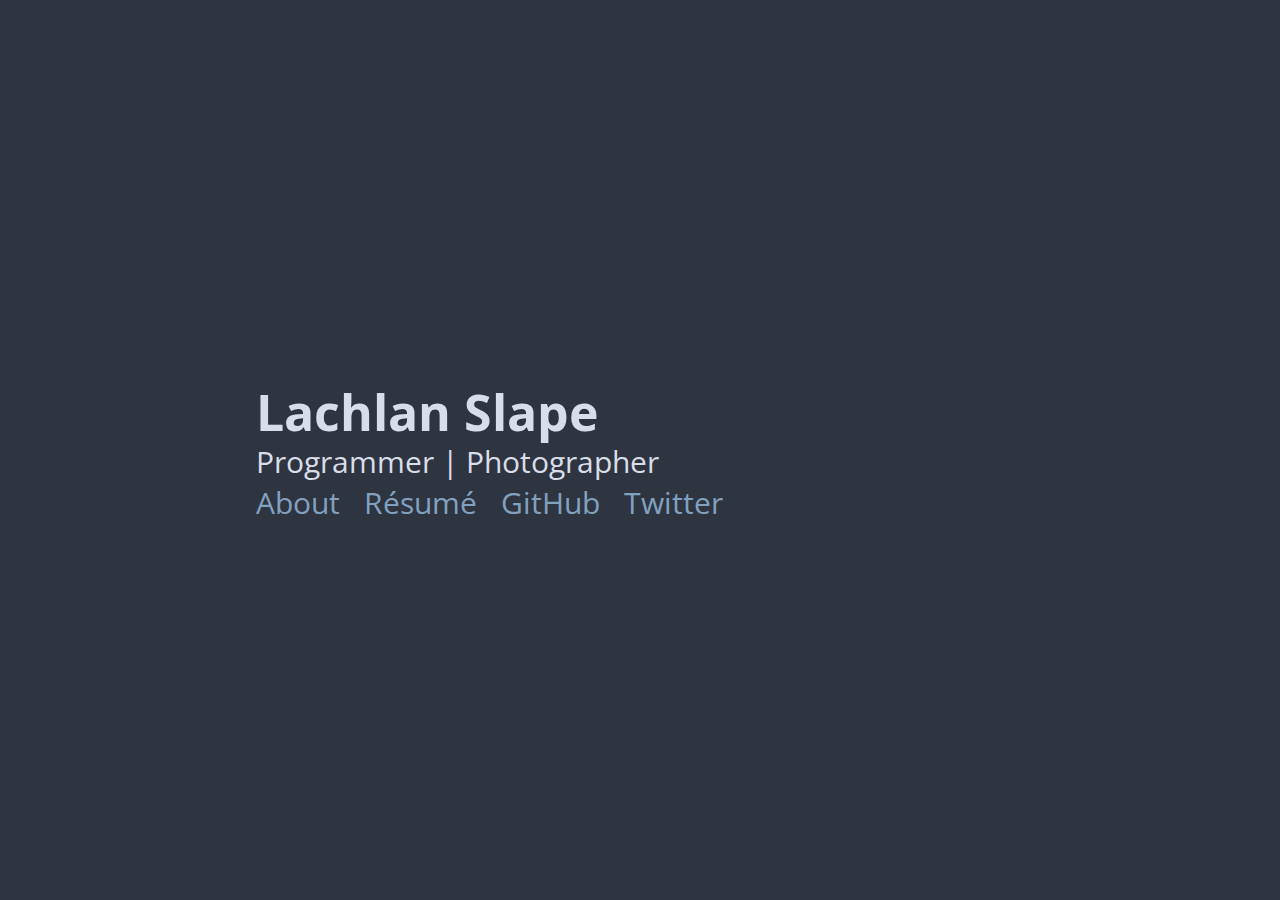
==== index.html @ e419c00f "Home page" ====
<html>
    <head>
        <title>slapelachie</title>
        <meta charset="utf-8">
        <meta name="viewport" content="width=device-width, inital-scale=1">

        <link rel="stylesheet" type="text/css" href="style.css">
    </head>
    <body>
        <div id="header">
            <div id="header_cont">
                <span id="name">Lachlan Slape</span>
                <span id="desc">Programmer | Photographer</span>
                <ul id="navigation">
                    <li><a href="about/about.html">About</a></li>
                    <li><a href="assets/resume.pdf">Résumé</a></li>
                    <li><a href="https://github.com/slapelachie">GitHub</a></li>
                    <li><a href="https://twitter.com/slapelachie">Twitter</a></li>
                </ul>
            </div>
       </div>
    </body>
</html>
---- style.css ----
@import url('nord.css');
@import url('https://fonts.googleapis.com/css2?family=Open+Sans&display=swap');

* {
    margin: 0;
    padding: 0;
}

body, html{
    background-color: var(--nord0);
    color: var(--nord4);
    font-family: 'Open Sans', sans-serif;
	height: 100%;
}

#header {
    height: 100%;
}

#header_cont {
    position: relative;
    top: 50%;
    left: 20%;
    transform: translate(0, -50%);
    display: inline-block;
}

#header_cont * {
    display: block;
}

#header_cont #name {
    font-weight: bold;
    font-size: 50px;
    margin-bottom: -5px;
}

#header_cont #desc,
#header_cont #navigation a {
    font-size: 30px;
}

#header_cont li {
    display: inline-block;
    margin-right: 20px;
}

#header_cont a {
    color: var(--nord9);
    text-decoration: none;
}
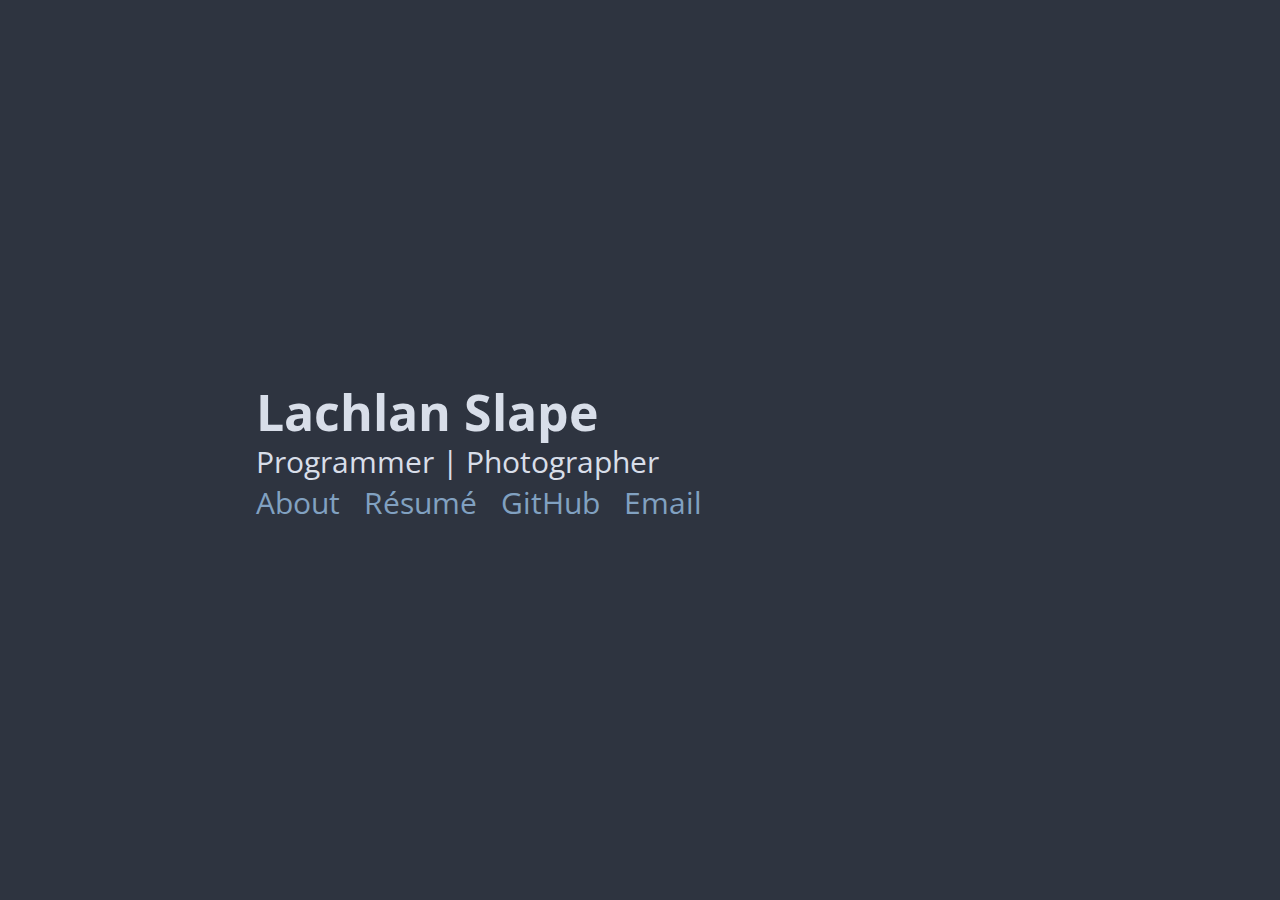
==== commit 1e1a4ffb: "About me page" ====
--- a/index.html
+++ b/index.html
@@ -1,6 +1,6 @@
 <html>
     <head>
-        <title>slapelachie</title>
+        <title>Lachlan Slape</title>
         <meta charset="utf-8">
         <meta name="viewport" content="width=device-width, inital-scale=1">
 
@@ -12,10 +12,10 @@
                 <span id="name">Lachlan Slape</span>
                 <span id="desc">Programmer | Photographer</span>
                 <ul id="navigation">
-                    <li><a href="about/about.html">About</a></li>
+                    <li><a href="about.html">About</a></li>
                     <li><a href="assets/resume.pdf">Résumé</a></li>
                     <li><a href="https://github.com/slapelachie">GitHub</a></li>
-                    <li><a href="https://twitter.com/slapelachie">Twitter</a></li>
+                    <li><a href="mailto:slapelachie@gmail.com">Email</a></li>
                 </ul>
             </div>
        </div>
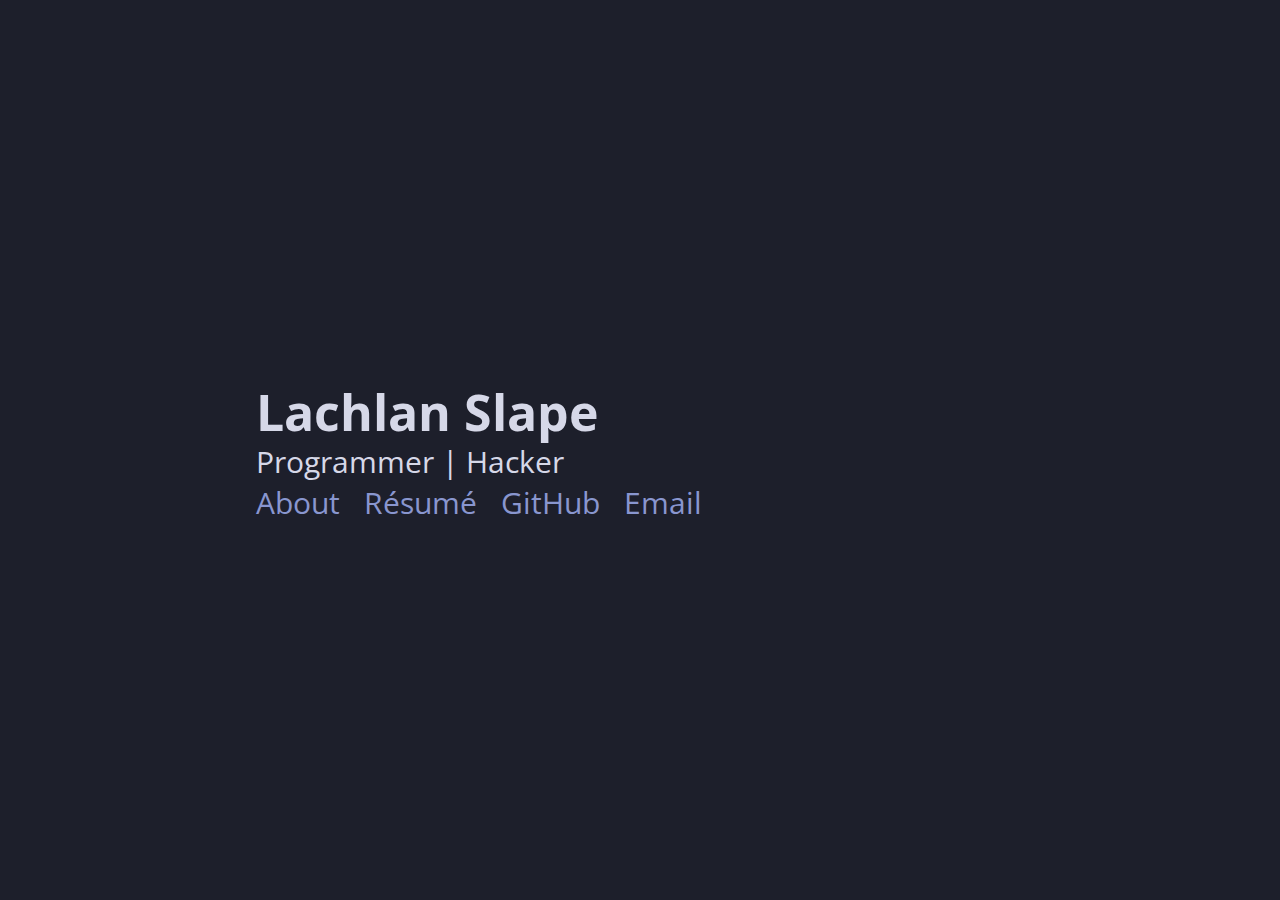
==== commit 81200735: "update colors and about" ====
--- a/index.html
+++ b/index.html
@@ -10,7 +10,7 @@
         <div id="header">
             <div id="header_cont">
                 <span id="name">Lachlan Slape</span>
-                <span id="desc">Programmer | Photographer</span>
+                <span id="desc">Programmer | Hacker</span>
                 <ul id="navigation">
                     <li><a href="about.html">About</a></li>
                     <li><a href="assets/resume.pdf">Résumé</a></li>
--- a/style.css
+++ b/style.css
@@ -1,17 +1,5 @@
-@import url('nord.css');
+@import url('master.css');
 @import url('https://fonts.googleapis.com/css2?family=Open+Sans&display=swap');
-
-* {
-    margin: 0;
-    padding: 0;
-}
-
-body, html{
-    background-color: var(--nord0);
-    color: var(--nord4);
-    font-family: 'Open Sans', sans-serif;
-	height: 100%;
-}
 
 #header {
     height: 100%;
@@ -43,9 +31,4 @@
 #header_cont li {
     display: inline-block;
     margin-right: 20px;
-}
-
-#header_cont a {
-    color: var(--nord9);
-    text-decoration: none;
 }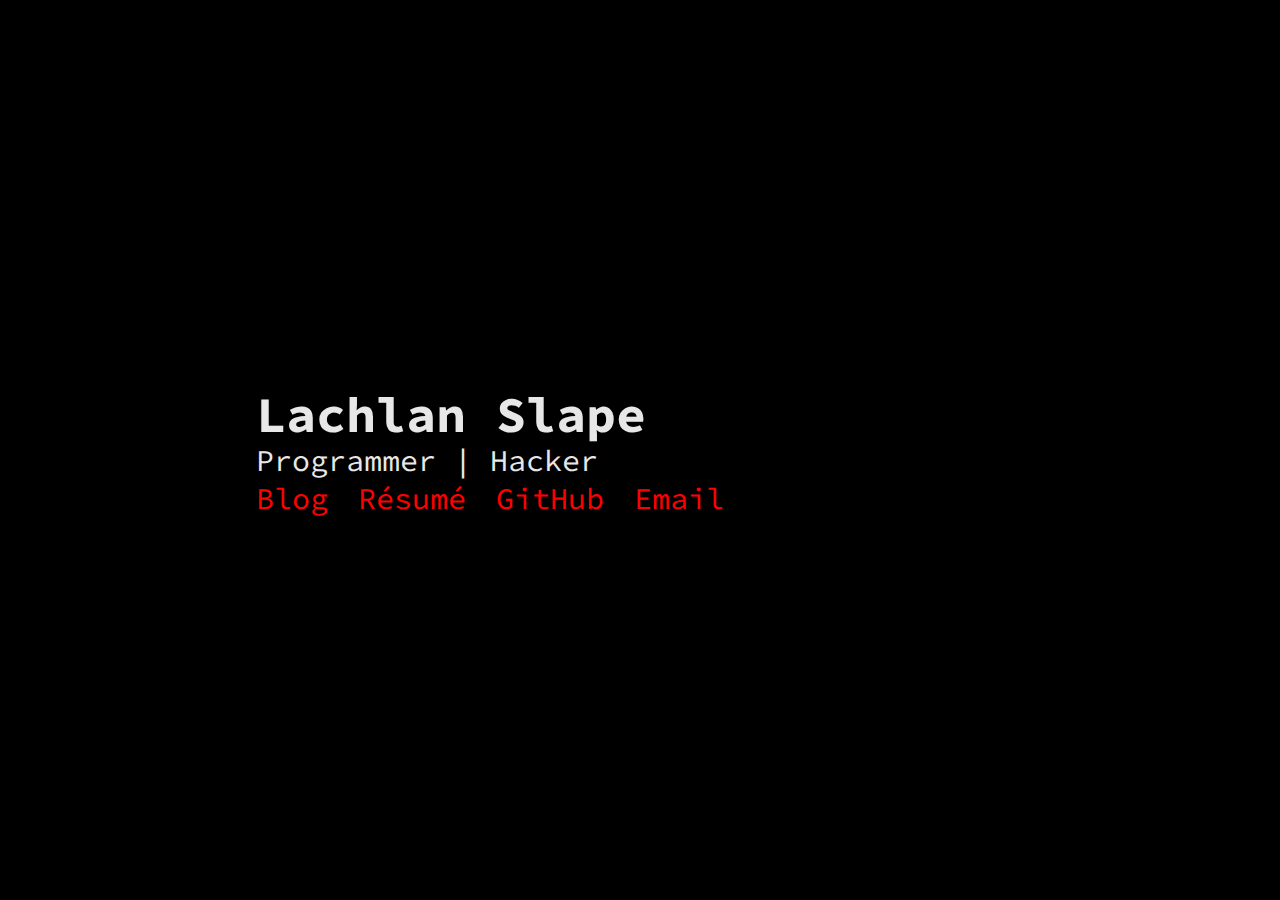
==== commit c52c00d5: "sync with online" ====
--- a/index.html
+++ b/index.html
@@ -12,10 +12,10 @@
                 <span id="name">Lachlan Slape</span>
                 <span id="desc">Programmer | Hacker</span>
                 <ul id="navigation">
-                    <li><a href="about.html">About</a></li>
+                    <li><a href="https://blog.slapelachie.xyz">Blog</a></li>
                     <li><a href="assets/resume.pdf">Résumé</a></li>
                     <li><a href="https://github.com/slapelachie">GitHub</a></li>
-                    <li><a href="mailto:slapelachie@gmail.com">Email</a></li>
+                    <li><a href="mailto:lslape@slapelachie.xyz">Email</a></li>
                 </ul>
             </div>
        </div>
--- a/style.css
+++ b/style.css
@@ -1,5 +1,10 @@
 @import url('master.css');
 @import url('https://fonts.googleapis.com/css2?family=Open+Sans&display=swap');
+
+@keyframes fadein {
+    from { opacity: 0; }
+    to   { opacity: 1; }
+}
 
 #header {
     height: 100%;
@@ -11,6 +16,8 @@
     left: 20%;
     transform: translate(0, -50%);
     display: inline-block;
+
+    animation: fadein .5s;
 }
 
 #header_cont * {
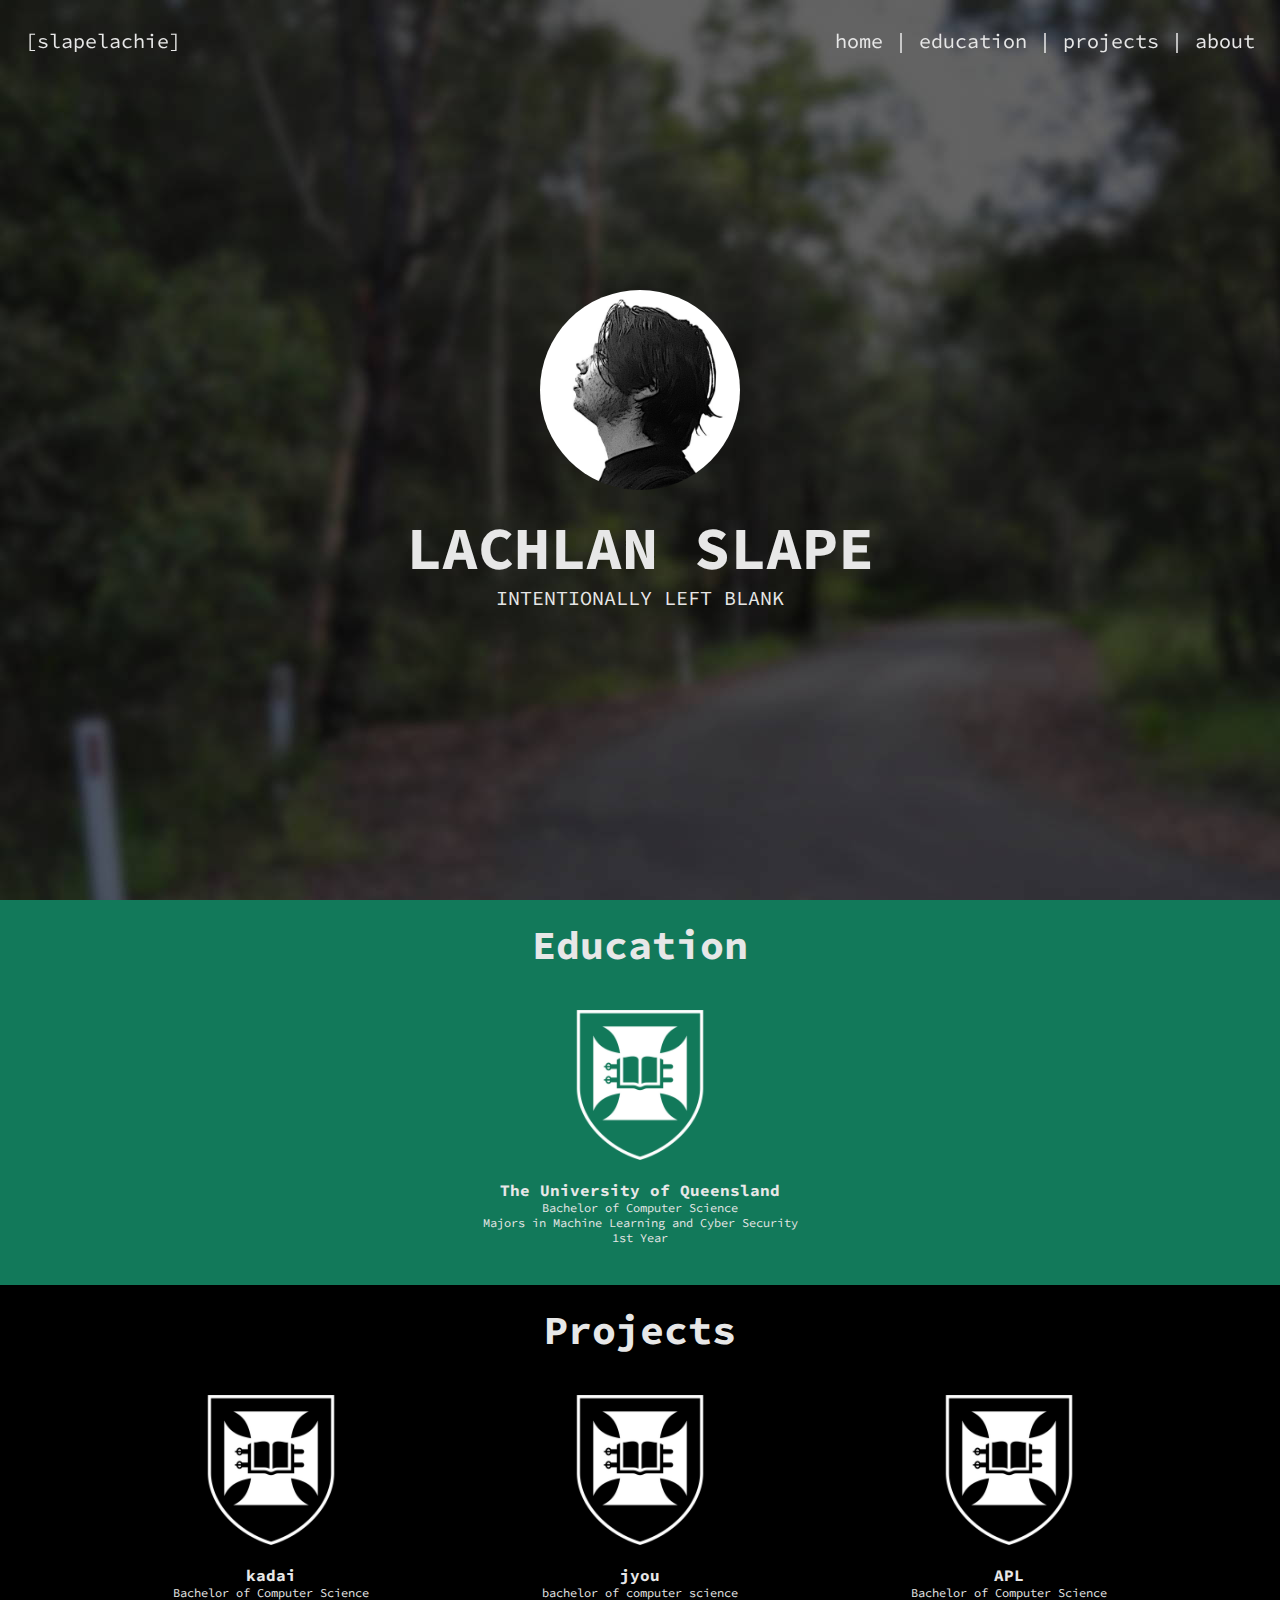
==== commit 9cf81582: "redesign" ====
--- a/index.html
+++ b/index.html
@@ -1,23 +1,68 @@
 <html>
-    <head>
-        <title>Lachlan Slape</title>
-        <meta charset="utf-8">
-        <meta name="viewport" content="width=device-width, inital-scale=1">
 
-        <link rel="stylesheet" type="text/css" href="style.css">
-    </head>
-    <body>
-        <div id="header">
-            <div id="header_cont">
-                <span id="name">Lachlan Slape</span>
-                <span id="desc">Programmer | Hacker</span>
-                <ul id="navigation">
-                    <li><a href="https://blog.slapelachie.xyz">Blog</a></li>
-                    <li><a href="assets/resume.pdf">Résumé</a></li>
-                    <li><a href="https://github.com/slapelachie">GitHub</a></li>
-                    <li><a href="mailto:lslape@slapelachie.xyz">Email</a></li>
-                </ul>
+<head>
+    <title>Lachlan Slape</title>
+    <meta charset="utf-8">
+    <meta name="viewport" content="width=device-width, inital-scale=1">
+
+    <link rel="stylesheet" type="text/css" href="style.css">
+</head>
+
+<body>
+    <div id="header">
+        <a href="/" id="header_title">[slapelachie]</a>
+        <ul id="navigation">
+            <li><a href="#landing">home</a></li>
+            <span>|</span>
+            <li><a href="#education">education</a></li>
+            <span>|</span>
+            <li><a href="#projects">projects</a></li>
+            <span>|</span>
+            <li><a>about</a></li>
+        </ul>
+    </div>
+    <div id="body">
+        <div id="landing">
+            <div id="landing_cont">
+                <img src="assets/profile.jpg">
+                <span class="name">LACHLAN SLAPE</span>
+                <span class="desc">INTENTIONALLY LEFT BLANK</span>
             </div>
-       </div>
-    </body>
+        </div>
+    </div>
+    </div>
+    <div id="education">
+        <span class="title">Education</span>
+        <div id="education_cont">
+            <div class="edu_item">
+                <img src="assets/uq.png">
+                <span class="name">The University of Queensland</span>
+                <span>Bachelor of Computer Science</span>
+                <span>Majors in Machine Learning and Cyber Security</span>
+                <span>1st Year</span>
+            </div>
+        </div>
+    </div>
+    <div id="projects">
+        <span class="title">Projects</span>
+        <div id="projects_cont">
+            <div class="proj_item">
+                <img src="assets/uq.png">
+                <span class="name">kadai</span>
+                <span>Bachelor of Computer Science</span>
+            </div>
+            <div class="proj_item">
+                <img src="assets/uq.png">
+                <span class="name">jyou</span>
+                <span>bachelor of computer science</span>
+            </div>
+            <div class="proj_item">
+                <img src="assets/uq.png">
+                <span class="name">APL</span>
+                <span>Bachelor of Computer Science</span>
+            </div>
+        </div>
+    </div>
+</body>
+
 </html>--- a/style.css
+++ b/style.css
@@ -1,41 +1,126 @@
 @import url('master.css');
-@import url('https://fonts.googleapis.com/css2?family=Open+Sans&display=swap');
 
-@keyframes fadein {
-    from { opacity: 0; }
-    to   { opacity: 1; }
+#header {
+    height: 5rem;
+    width: 100%;
+    position: fixed;
+    display: flex;
+    flex-wrap: nowrap;
+    align-items: center;
+    justify-content: space-between;
 }
 
-#header {
-    height: 100%;
+#header_title {
+    margin: 0 25px;
+    display: inline-block;
+    color: var(--fg);
+    font-size: 20px;
+}
+#navigation {
+    list-style-type: none;
+    margin: 0 25px;
+    font-size: 20px;
 }
 
-#header_cont {
-    position: relative;
-    top: 50%;
-    left: 20%;
-    transform: translate(0, -50%);
+#navigation li {
     display: inline-block;
-
-    animation: fadein .5s;
 }
 
-#header_cont * {
-    display: block;
+#navigation a {
+    color: var(--fg);
 }
 
-#header_cont #name {
-    font-weight: bold;
-    font-size: 50px;
-    margin-bottom: -5px;
+#navigation a:hover {
+    color: var(--accent);
+    cursor: pointer;
 }
 
-#header_cont #desc,
-#header_cont #navigation a {
-    font-size: 30px;
+#landing {
+    height: 100vh;
+    width: 100%;
+    min-height: 50rem;
+    display: flex;
+    align-content: center;
+    justify-content: center;
+    background-image: url("assets/background.jpg");
 }
 
-#header_cont li {
-    display: inline-block;
-    margin-right: 20px;
+#landing_cont {
+    margin-top: auto !important;
+    margin-bottom: auto !important;
+    display: flex;
+    align-items: center;
+    flex-direction: column;
+}
+
+#landing_cont img {
+    border-radius: 50%;
+    height: 200px;
+    margin-bottom: 20px;
+}
+
+#landing_cont span{
+    display: block;
+    font-size: 40px;
+    text-align: center;
+}
+
+#landing_cont .name {
+    font-size: 60px;
+    font-weight: bold;
+}
+
+#landing_cont .desc {
+    font-size: 20px;
+}
+
+
+#education {
+    background-color: var(--accent);
+}
+
+#education, #projects {
+    padding: 20px;
+}
+
+#education .title, #projects .title {
+    font-size: 40px;
+    text-align: center;
+    display: block;
+    margin-bottom: 20px;
+    font-weight: bold;
+}
+
+#education_cont, #projects_cont {
+    margin-top: auto !important;
+    margin-bottom: auto !important;
+    display: flex;
+    align-items: center;
+    justify-content: space-evenly;
+    flex-direction: row;
+}
+
+.edu_item, .proj_item {
+    margin-top: auto !important;
+    margin-bottom: auto !important;
+    display: flex;
+    align-items: center;
+    flex-direction: column;
+    padding: 20px;
+}
+
+.edu_item img, .proj_item img{
+    height: 150px;
+    margin-bottom: 20px;
+}
+
+.edu_item span, .proj_item span {
+    display: block;
+    font-size: 12px;
+    text-align: center;
+}
+
+.edu_item .name, .proj_item .name{
+    font-size: 16px;
+    font-weight: bold;
 }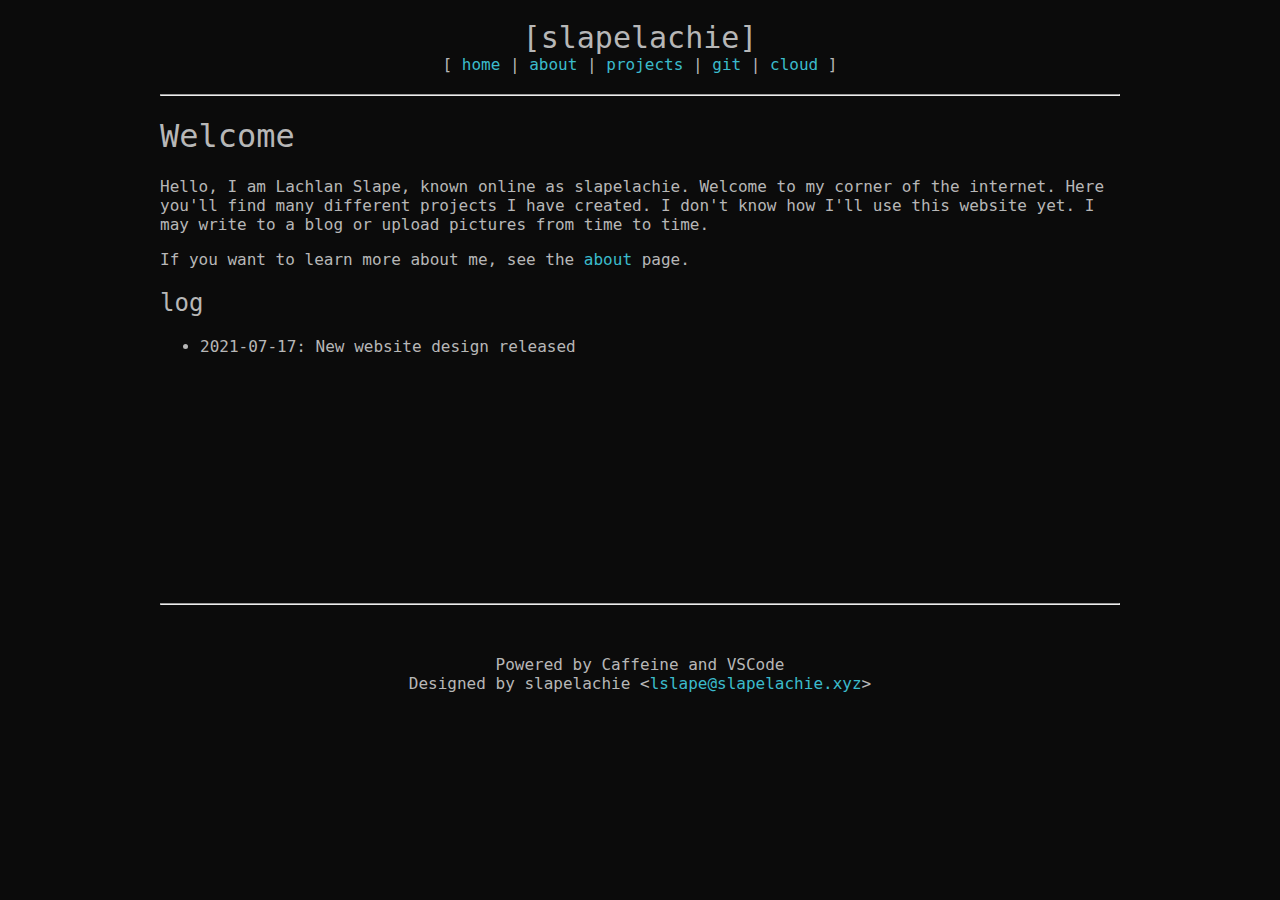
==== commit 6a443246: "redesign again" ====
--- a/index.html
+++ b/index.html
@@ -1,68 +1,55 @@
+<!DOCTYPE html>
 <html>
 
 <head>
-    <title>Lachlan Slape</title>
-    <meta charset="utf-8">
-    <meta name="viewport" content="width=device-width, inital-scale=1">
-
-    <link rel="stylesheet" type="text/css" href="style.css">
+  <title>Lachlan Slape</title>
+  <meta charset="utf-8">
+  <meta name="viewport" content="width=device-width, inital-scale=1">
+  <link rel="stylesheet" type="text/css" href="style.css">
 </head>
 
 <body>
-    <div id="header">
-        <a href="/" id="header_title">[slapelachie]</a>
-        <ul id="navigation">
-            <li><a href="#landing">home</a></li>
-            <span>|</span>
-            <li><a href="#education">education</a></li>
-            <span>|</span>
-            <li><a href="#projects">projects</a></li>
-            <span>|</span>
-            <li><a>about</a></li>
-        </ul>
-    </div>
-    <div id="body">
-        <div id="landing">
-            <div id="landing_cont">
-                <img src="assets/profile.jpg">
-                <span class="name">LACHLAN SLAPE</span>
-                <span class="desc">INTENTIONALLY LEFT BLANK</span>
-            </div>
-        </div>
-    </div>
-    </div>
-    <div id="education">
-        <span class="title">Education</span>
-        <div id="education_cont">
-            <div class="edu_item">
-                <img src="assets/uq.png">
-                <span class="name">The University of Queensland</span>
-                <span>Bachelor of Computer Science</span>
-                <span>Majors in Machine Learning and Cyber Security</span>
-                <span>1st Year</span>
-            </div>
-        </div>
-    </div>
-    <div id="projects">
-        <span class="title">Projects</span>
-        <div id="projects_cont">
-            <div class="proj_item">
-                <img src="assets/uq.png">
-                <span class="name">kadai</span>
-                <span>Bachelor of Computer Science</span>
-            </div>
-            <div class="proj_item">
-                <img src="assets/uq.png">
-                <span class="name">jyou</span>
-                <span>bachelor of computer science</span>
-            </div>
-            <div class="proj_item">
-                <img src="assets/uq.png">
-                <span class="name">APL</span>
-                <span>Bachelor of Computer Science</span>
-            </div>
-        </div>
-    </div>
+  <div id="header">
+    <span class="title">[slapelachie]</span>
+    <nav>
+      [
+      <a href="/">home</a>
+      |
+      <a href="/about/">about</a>
+      |
+      <a href="/projects/">projects</a>
+      |
+      <a href="https://git.slapelachie.xyz">git</a>
+      |
+      <a href="https://cloud.slapelachie.xyz">cloud</a>
+      ]
+    </nav>
+  </div>
+  <hr>
+  <h1>Welcome</h1>
+  <p>
+    Hello, I am Lachlan Slape, known online as slapelachie.
+    Welcome to my corner of the internet.
+    Here you'll find many different projects I have created.
+    I don't know how I'll use this website yet.
+    I may write to a blog or upload pictures from time to time.
+  </p>
+
+  <p>
+    If you want to learn more about me, see the <a href="about/">about</a> page.
+  </p>
+
+  <div id="log">
+    <h2>log</h2>
+    <ul>
+      <li>2021-07-17: New website design released</li>
+    </ul>
+  </div>
+
+  <hr>
+  <footer>Powered by Caffeine and VSCode<br>Designed by slapelachie &lt<a
+      href="mailto:lslape@slapelachie.xyz">lslape@slapelachie.xyz</a>&gt
+  </footer>
 </body>
 
 </html>--- a/style.css
+++ b/style.css
@@ -1,126 +1,6 @@
-@import url('master.css');
+@import url('/master.css');
 
-#header {
-    height: 5rem;
-    width: 100%;
-    position: fixed;
-    display: flex;
-    flex-wrap: nowrap;
-    align-items: center;
-    justify-content: space-between;
-}
-
-#header_title {
-    margin: 0 25px;
-    display: inline-block;
-    color: var(--fg);
-    font-size: 20px;
-}
-#navigation {
-    list-style-type: none;
-    margin: 0 25px;
-    font-size: 20px;
-}
-
-#navigation li {
-    display: inline-block;
-}
-
-#navigation a {
-    color: var(--fg);
-}
-
-#navigation a:hover {
-    color: var(--accent);
-    cursor: pointer;
-}
-
-#landing {
-    height: 100vh;
-    width: 100%;
-    min-height: 50rem;
-    display: flex;
-    align-content: center;
-    justify-content: center;
-    background-image: url("assets/background.jpg");
-}
-
-#landing_cont {
-    margin-top: auto !important;
-    margin-bottom: auto !important;
-    display: flex;
-    align-items: center;
-    flex-direction: column;
-}
-
-#landing_cont img {
-    border-radius: 50%;
-    height: 200px;
-    margin-bottom: 20px;
-}
-
-#landing_cont span{
-    display: block;
-    font-size: 40px;
-    text-align: center;
-}
-
-#landing_cont .name {
-    font-size: 60px;
-    font-weight: bold;
-}
-
-#landing_cont .desc {
-    font-size: 20px;
-}
-
-
-#education {
-    background-color: var(--accent);
-}
-
-#education, #projects {
-    padding: 20px;
-}
-
-#education .title, #projects .title {
-    font-size: 40px;
-    text-align: center;
-    display: block;
-    margin-bottom: 20px;
-    font-weight: bold;
-}
-
-#education_cont, #projects_cont {
-    margin-top: auto !important;
-    margin-bottom: auto !important;
-    display: flex;
-    align-items: center;
-    justify-content: space-evenly;
-    flex-direction: row;
-}
-
-.edu_item, .proj_item {
-    margin-top: auto !important;
-    margin-bottom: auto !important;
-    display: flex;
-    align-items: center;
-    flex-direction: column;
-    padding: 20px;
-}
-
-.edu_item img, .proj_item img{
-    height: 150px;
-    margin-bottom: 20px;
-}
-
-.edu_item span, .proj_item span {
-    display: block;
-    font-size: 12px;
-    text-align: center;
-}
-
-.edu_item .name, .proj_item .name{
-    font-size: 16px;
-    font-weight: bold;
+#log ul {
+    height: 250px;
+    overflow-y: auto;
 }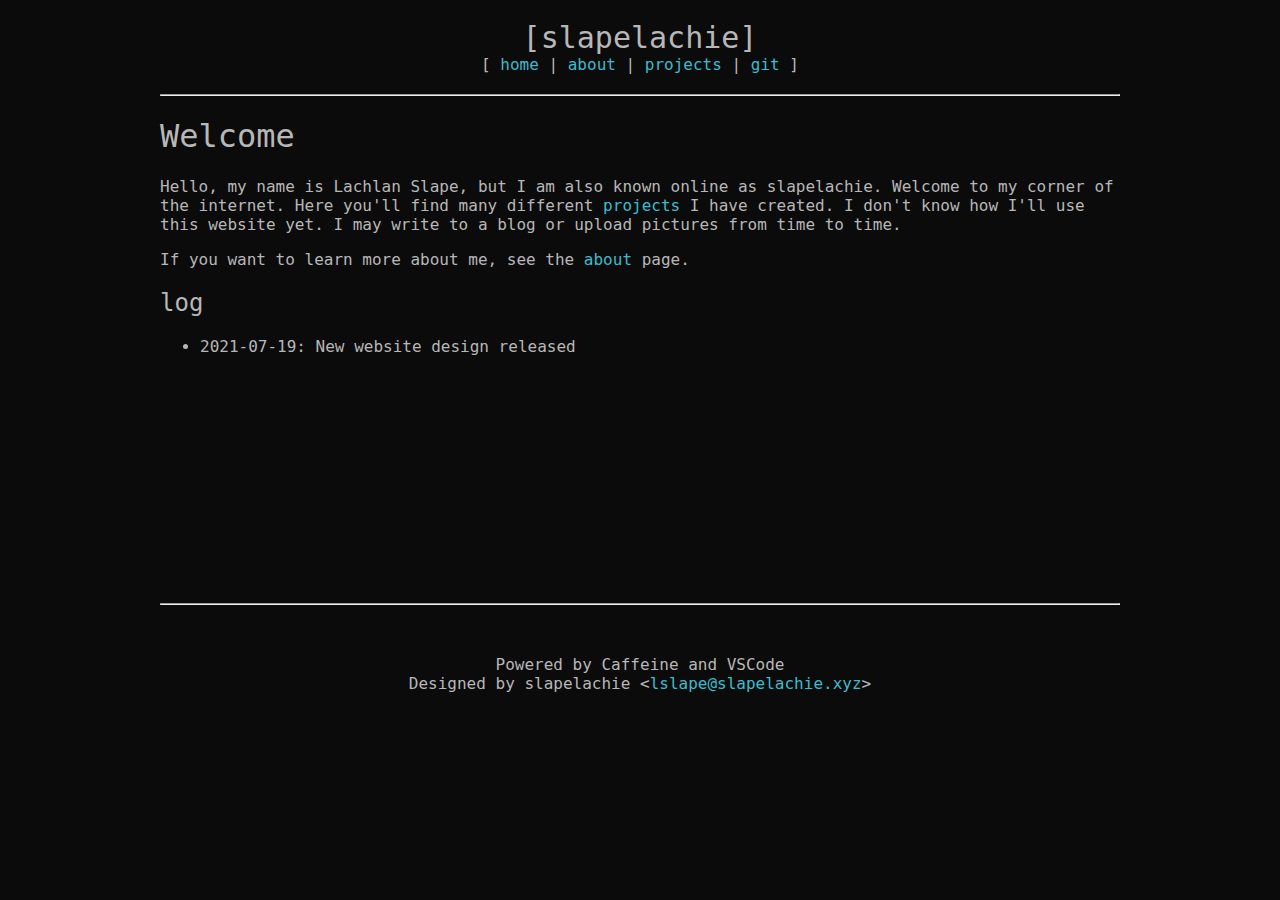
==== commit 97589d66: "change wording and remove a header item" ====
--- a/index.html
+++ b/index.html
@@ -2,7 +2,7 @@
 <html>
 
 <head>
-  <title>Lachlan Slape</title>
+  <title>slapelachie</title>
   <meta charset="utf-8">
   <meta name="viewport" content="width=device-width, inital-scale=1">
   <link rel="stylesheet" type="text/css" href="style.css">
@@ -20,17 +20,15 @@
       <a href="/projects/">projects</a>
       |
       <a href="https://git.slapelachie.xyz">git</a>
-      |
-      <a href="https://cloud.slapelachie.xyz">cloud</a>
       ]
     </nav>
   </div>
   <hr>
   <h1>Welcome</h1>
   <p>
-    Hello, I am Lachlan Slape, known online as slapelachie.
+    Hello, my name is Lachlan Slape, but I am also known online as slapelachie.
     Welcome to my corner of the internet.
-    Here you'll find many different projects I have created.
+    Here you'll find many different <a href="/projects">projects</a> I have created.
     I don't know how I'll use this website yet.
     I may write to a blog or upload pictures from time to time.
   </p>
@@ -42,7 +40,7 @@
   <div id="log">
     <h2>log</h2>
     <ul>
-      <li>2021-07-17: New website design released</li>
+      <li>2021-07-19: New website design released</li>
     </ul>
   </div>
 
